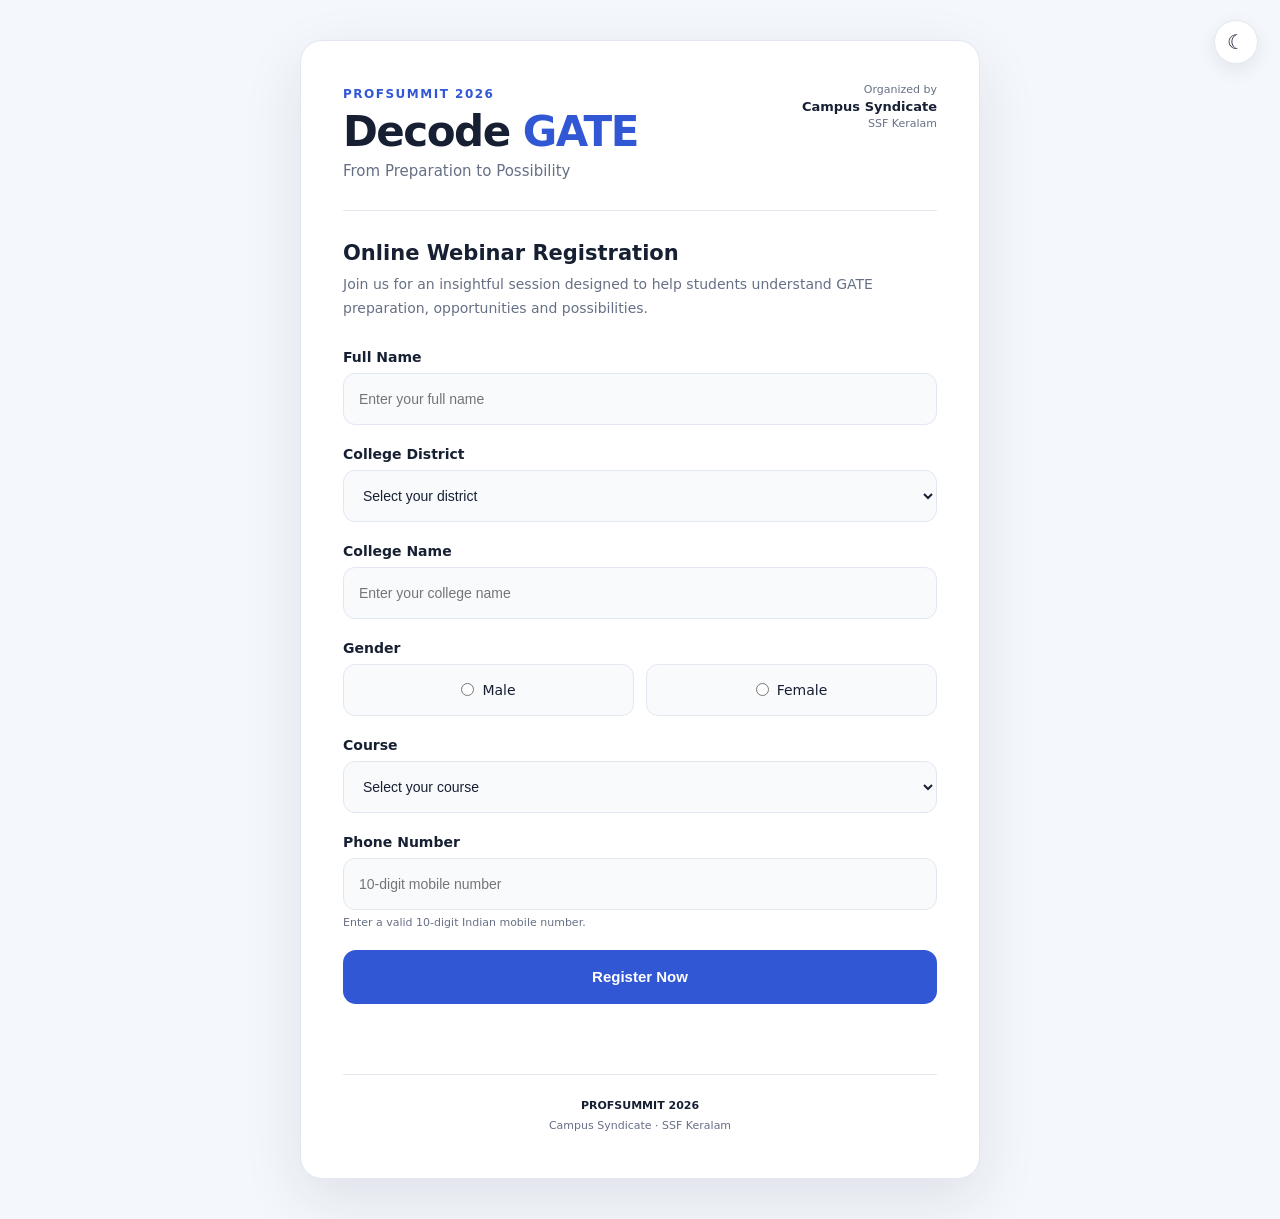
==== index.html @ 1c891bed "first commit" ====
<!DOCTYPE html>
<html lang="en">
<head>
    <meta charset="UTF-8">

    <meta name="viewport"
          content="width=device-width, initial-scale=1.0">

    <meta name="description"
          content="Decode GATE – From Preparation to Possibility. Online webinar as part of PROFSUMMIT 2026 by Campus Syndicate SSF Keralam.">

    <title>Decode GATE | PROFSUMMIT 2026</title>

    <link rel="stylesheet" href="style.css">
</head>

<body>

    <!-- Theme Toggle -->
    <button id="themeToggle"
            class="theme-toggle"
            aria-label="Toggle theme">
        ☾
    </button>

    <main class="page">

        <section class="card">

            <!-- Header -->
            <div class="header">

                <div class="brand">
                    <span class="brand-small">
                        PROFSUMMIT 2026
                    </span>

                    <h1>
                        Decode <span>GATE</span>
                    </h1>

                    <p class="tagline">
                        From Preparation to Possibility
                    </p>
                </div>

                <div class="organizer">
                    <span>Organized by</span>
                    <strong>Campus Syndicate</strong>
                    <small>SSF Keralam</small>
                </div>

            </div>

            <div class="divider"></div>

            <!-- Intro -->
            <div class="intro">

                <h2>Online Webinar Registration</h2>

                <p>
                    Join us for an insightful session designed to help
                    students understand GATE preparation, opportunities
                    and possibilities.
                </p>

            </div>

            <!-- Registration Form -->
            <form id="registrationForm">

                <!-- Full Name -->
                <div class="form-group">

                    <label for="fullName">
                        Full Name
                    </label>

                    <input
                        type="text"
                        id="fullName"
                        name="fullName"
                        placeholder="Enter your full name"
                        required
                        autocomplete="name"
                    >

                </div>


                <!-- District -->
                <div class="form-group">

                    <label for="district">
                        College District
                    </label>

                    <select
                        id="district"
                        name="district"
                        required
                    >

                        <option value="">
                            Select your district
                        </option>

                        <option>Alappuzha</option>
                        <option>Ernakulam</option>
                        <option>Idukki</option>
                        <option>Kannur</option>
                        <option>Kasaragod</option>
                        <option>Kollam</option>
                        <option>Kottayam</option>
                        <option>Kozhikode</option>
                        <option>Malappuram</option>
                        <option>Palakkad</option>
                        <option>Pathanamthitta</option>
                        <option>Thiruvananthapuram</option>
                        <option>Thrissur</option>
                        <option>Wayanad</option>

                    </select>

                </div>


                <!-- College -->
                <div class="form-group">

                    <label for="collegeName">
                        College Name
                    </label>

                    <input
                        type="text"
                        id="collegeName"
                        name="collegeName"
                        placeholder="Enter your college name"
                        required
                        autocomplete="organization"
                    >

                </div>


                <!-- Gender -->
                <div class="form-group">

                    <label>
                        Gender
                    </label>

                    <div class="radio-container">

                        <label class="radio-option">

                            <input
                                type="radio"
                                name="gender"
                                value="Male"
                                required
                            >

                            <span>Male</span>

                        </label>


                        <label class="radio-option">

                            <input
                                type="radio"
                                name="gender"
                                value="Female"
                            >

                            <span>Female</span>

                        </label>

                    </div>

                </div>


                <!-- Course -->
                <div class="form-group">

                    <label for="course">
                        Course
                    </label>

                    <select
                        id="course"
                        name="course"
                        required
                    >

                        <option value="">
                            Select your course
                        </option>

                        <option>B.Tech</option>
                        <option>B.Sc</option>
                        <option>B.Arch</option>

                    </select>

                </div>


                <!-- Phone -->
                <div class="form-group">

                    <label for="phone">
                        Phone Number
                    </label>

                    <input
                        type="tel"
                        id="phone"
                        name="phone"
                        placeholder="10-digit mobile number"
                        inputmode="numeric"
                        maxlength="10"
                        pattern="[6-9][0-9]{9}"
                        required
                    >

                    <small class="hint">
                        Enter a valid 10-digit Indian mobile number.
                    </small>

                </div>


                <!-- Submit -->
                <button
                    type="submit"
                    id="submitButton"
                    class="submit-button"
                >

                    <span id="buttonText">
                        Register Now
                    </span>

                    <span id="loader"
                          class="loader hidden">
                    </span>

                </button>

                <p id="statusMessage"
                   class="status-message">
                </p>

            </form>

            <!-- Footer -->
            <footer>

                <p>
                    PROFSUMMIT 2026
                </p>

                <span>
                    Campus Syndicate · SSF Keralam
                </span>

            </footer>

        </section>

    </main>

    <script src="script.js"></script>

</body>
</html>
---- style.css ----
/* ================================
   ROOT VARIABLES
================================ */

:root {

    --bg: #f4f7fb;
    --card: #ffffff;

    --text: #172033;
    --muted: #667085;

    --primary: #3157d5;
    --primary-dark: #2443ad;

    --border: #e2e7f0;

    --input-bg: #f9fafc;

    --shadow:
        0 20px 60px rgba(31, 42, 68, 0.10);

    --radius: 22px;
}


/* ================================
   DARK THEME
================================ */

body.dark {

    --bg: #0d1320;
    --card: #151d2d;

    --text: #f1f5ff;
    --muted: #a9b4c8;

    --primary: #6d8cff;
    --primary-dark: #5574e8;

    --border: #29344a;

    --input-bg: #101827;

    --shadow:
        0 20px 60px rgba(0, 0, 0, 0.35);
}


/* ================================
   RESET
================================ */

* {
    box-sizing: border-box;
    margin: 0;
    padding: 0;
}


body {

    font-family:
        Inter,
        system-ui,
        -apple-system,
        BlinkMacSystemFont,
        "Segoe UI",
        sans-serif;

    background: var(--bg);

    color: var(--text);

    min-height: 100vh;

    transition:
        background 0.3s ease,
        color 0.3s ease;
}


/* ================================
   PAGE
================================ */

.page {

    min-height: 100vh;

    display: flex;

    align-items: center;

    justify-content: center;

    padding: 40px 18px;
}


/* ================================
   THEME BUTTON
================================ */

.theme-toggle {

    position: fixed;

    top: 20px;
    right: 22px;

    width: 44px;
    height: 44px;

    border-radius: 50%;

    border: 1px solid var(--border);

    background: var(--card);

    color: var(--text);

    font-size: 20px;

    cursor: pointer;

    box-shadow: 0 6px 20px rgba(0,0,0,0.08);

    z-index: 10;

    transition: 0.2s;
}


.theme-toggle:hover {

    transform: translateY(-2px);

}


/* ================================
   CARD
================================ */

.card {

    width: 100%;

    max-width: 680px;

    background: var(--card);

    border: 1px solid var(--border);

    border-radius: var(--radius);

    box-shadow: var(--shadow);

    padding: 42px;

    transition:
        background 0.3s ease,
        border 0.3s ease;
}


/* ================================
   HEADER
================================ */

.header {

    display: flex;

    justify-content: space-between;

    gap: 20px;

    align-items: flex-start;
}


.brand-small {

    display: inline-block;

    font-size: 12px;

    font-weight: 700;

    letter-spacing: 1.5px;

    color: var(--primary);

    margin-bottom: 8px;
}


h1 {

    font-size: 42px;

    line-height: 1.1;

    letter-spacing: -1.5px;
}


h1 span {

    color: var(--primary);
}


.tagline {

    margin-top: 7px;

    color: var(--muted);

    font-size: 15px;

    font-weight: 500;
}


.organizer {

    text-align: right;

    display: flex;

    flex-direction: column;

    gap: 3px;

    color: var(--muted);

    font-size: 11px;
}


.organizer strong {

    color: var(--text);

    font-size: 13px;
}


.organizer small {

    font-size: 11px;
}


/* ================================
   DIVIDER
================================ */

.divider {

    height: 1px;

    background: var(--border);

    margin: 30px 0;
}


/* ================================
   INTRO
================================ */

.intro {

    margin-bottom: 28px;
}


.intro h2 {

    font-size: 21px;

    margin-bottom: 8px;
}


.intro p {

    color: var(--muted);

    font-size: 14px;

    line-height: 1.7;
}


/* ================================
   FORM
================================ */

.form-group {

    margin-bottom: 21px;
}


.form-group > label {

    display: block;

    margin-bottom: 8px;

    font-size: 14px;

    font-weight: 600;
}


input,
select {

    width: 100%;

    height: 52px;

    border-radius: 12px;

    border: 1px solid var(--border);

    background: var(--input-bg);

    color: var(--text);

    padding: 0 15px;

    font-size: 14px;

    outline: none;

    transition:
        border 0.2s,
        box-shadow 0.2s;
}


input:focus,
select:focus {

    border-color: var(--primary);

    box-shadow:
        0 0 0 3px rgba(49, 87, 213, 0.12);
}


select {

    cursor: pointer;
}


/* ================================
   RADIO BUTTONS
================================ */

.radio-container {

    display: flex;

    gap: 12px;
}


.radio-option {

    flex: 1;

    height: 52px;

    border: 1px solid var(--border);

    background: var(--input-bg);

    border-radius: 12px;

    display: flex;

    align-items: center;

    justify-content: center;

    gap: 8px;

    cursor: pointer;

    font-size: 14px;

    transition: 0.2s;
}


.radio-option:hover {

    border-color: var(--primary);
}


.radio-option input {

    width: auto;

    height: auto;

    accent-color: var(--primary);
}


.hint {

    display: block;

    margin-top: 6px;

    color: var(--muted);

    font-size: 11px;
}


/* ================================
   BUTTON
================================ */

.submit-button {

    width: 100%;

    height: 54px;

    border: none;

    border-radius: 13px;

    background: var(--primary);

    color: white;

    font-size: 15px;

    font-weight: 700;

    cursor: pointer;

    transition:
        background 0.2s,
        transform 0.2s;

    display: flex;

    justify-content: center;

    align-items: center;

    gap: 10px;
}


.submit-button:hover {

    background: var(--primary-dark);

    transform: translateY(-1px);
}


.submit-button:disabled {

    opacity: 0.65;

    cursor: not-allowed;

    transform: none;
}


/* ================================
   LOADER
================================ */

.loader {

    width: 18px;

    height: 18px;

    border: 2px solid rgba(255,255,255,0.4);

    border-top-color: white;

    border-radius: 50%;

    animation: spin 0.7s linear infinite;
}


.hidden {

    display: none;
}


@keyframes spin {

    to {
        transform: rotate(360deg);
    }
}


/* ================================
   STATUS
================================ */

.status-message {

    text-align: center;

    margin-top: 15px;

    font-size: 13px;

    min-height: 20px;
}


.status-message.error {

    color: #e5484d;
}


/* ================================
   FOOTER
================================ */

footer {

    margin-top: 35px;

    padding-top: 22px;

    border-top: 1px solid var(--border);

    text-align: center;

    color: var(--muted);

    font-size: 11px;

    line-height: 1.7;
}


footer p {

    color: var(--text);

    font-weight: 700;

    margin-bottom: 2px;
}


/* ================================
   MOBILE
================================ */

@media (max-width: 600px) {

    .page {

        padding: 25px 12px;
    }

    .card {

        padding: 28px 20px;

        border-radius: 18px;
    }

    .header {

        flex-direction: column;

        gap: 15px;
    }

    .organizer {

        text-align: left;
    }

    h1 {

        font-size: 36px;
    }

    .divider {

        margin: 24px 0;
    }

    .radio-container {

        gap: 8px;
    }

    .theme-toggle {

        top: 14px;

        right: 14px;
    }
}
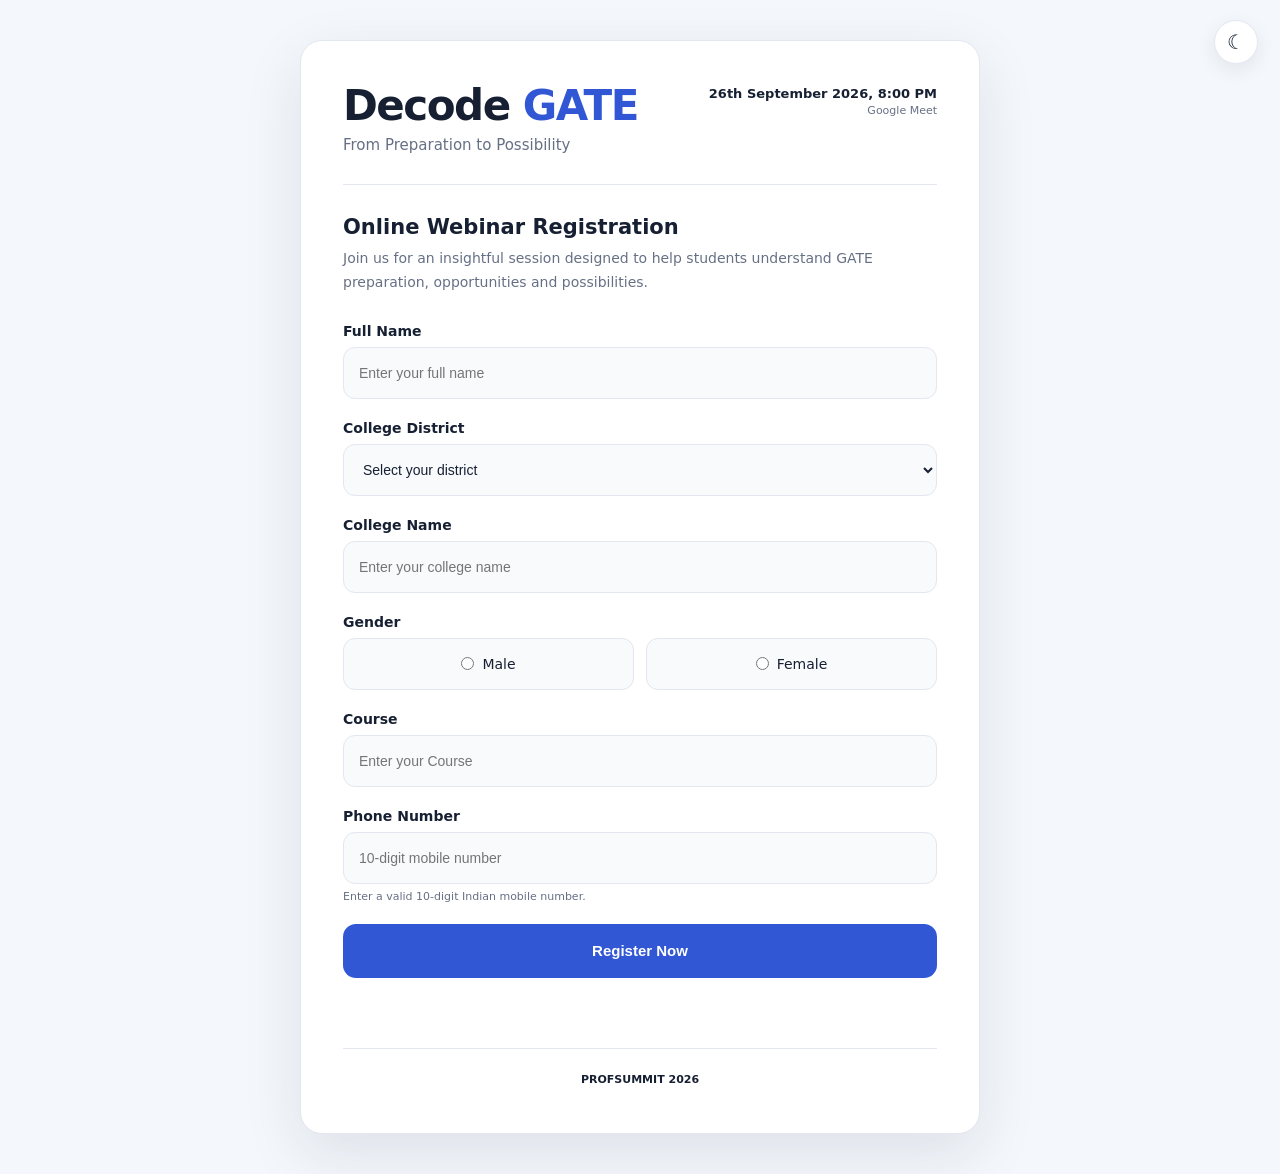
==== commit 8c6731bc: "Updates Done" ====
--- a/index.html
+++ b/index.html
@@ -9,7 +9,7 @@
     <meta name="description"
           content="Decode GATE – From Preparation to Possibility. Online webinar as part of PROFSUMMIT 2026 by Campus Syndicate SSF Keralam.">
 
-    <title>Decode GATE | PROFSUMMIT 2026</title>
+    <title>Decode GATE</title>
 
     <link rel="stylesheet" href="style.css">
 </head>
@@ -31,9 +31,6 @@
             <div class="header">
 
                 <div class="brand">
-                    <span class="brand-small">
-                        PROFSUMMIT 2026
-                    </span>
 
                     <h1>
                         Decode <span>GATE</span>
@@ -45,10 +42,11 @@
                 </div>
 
                 <div class="organizer">
-                    <span>Organized by</span>
-                    <strong>Campus Syndicate</strong>
-                    <small>SSF Keralam</small>
-                </div>
+                    <span></span>
+                    <strong>26th September 2026, 8:00 PM</strong>
+                    <small>Google Meet</small>
+                </div>
+
 
             </div>
 
@@ -120,6 +118,7 @@
                         <option>Thiruvananthapuram</option>
                         <option>Thrissur</option>
                         <option>Wayanad</option>
+                        <option>Other</option>
 
                     </select>
 
@@ -192,21 +191,14 @@
                         Course
                     </label>
 
-                    <select
+                    <input
+                        type="text"
                         id="course"
                         name="course"
-                        required
-                    >
-
-                        <option value="">
-                            Select your course
-                        </option>
-
-                        <option>B.Tech</option>
-                        <option>B.Sc</option>
-                        <option>B.Arch</option>
-
-                    </select>
+                        placeholder="Enter your Course"
+                        required
+                        autocomplete="organization"
+                    >
 
                 </div>
 
@@ -266,10 +258,6 @@
                     PROFSUMMIT 2026
                 </p>
 
-                <span>
-                    Campus Syndicate · SSF Keralam
-                </span>
-
             </footer>
 
         </section>
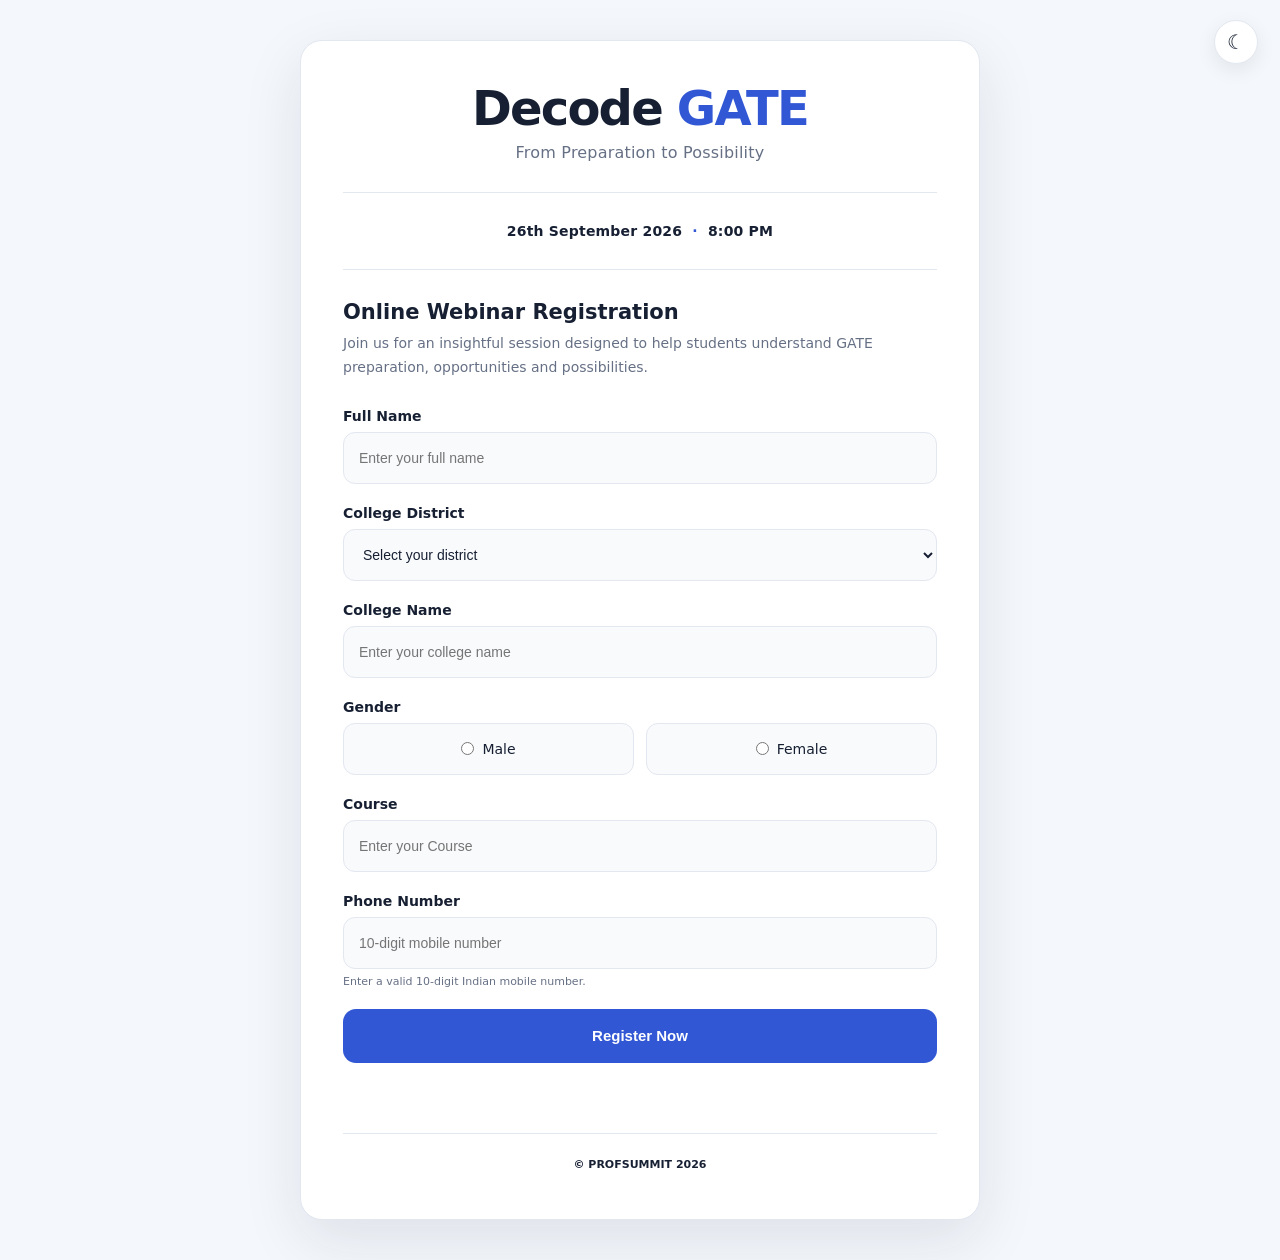
==== commit 6175f8a8: "UI Update" ====
--- a/index.html
+++ b/index.html
@@ -41,13 +41,17 @@
                     </p>
                 </div>
 
-                <div class="organizer">
-                    <span></span>
-                    <strong>26th September 2026, 8:00 PM</strong>
-                    <small>Google Meet</small>
-                </div>
-
-
+                
+
+
+            </div>
+
+            <div class="divider"></div>
+
+            <div class="event-date">
+                    26th September 2026
+                    <span>·</span>
+                    8:00 PM
             </div>
 
             <div class="divider"></div>
@@ -197,7 +201,7 @@
                         name="course"
                         placeholder="Enter your Course"
                         required
-                        autocomplete="organization"
+                        autocomplete="off"
                     >
 
                 </div>
@@ -255,7 +259,7 @@
             <footer>
 
                 <p>
-                    PROFSUMMIT 2026
+                    © PROFSUMMIT 2026
                 </p>
 
             </footer>
--- a/style.css
+++ b/style.css
@@ -171,88 +171,62 @@
 ================================ */
 
 .header {
-
     display: flex;
-
-    justify-content: space-between;
-
-    gap: 20px;
-
-    align-items: flex-start;
-}
-
-
-.brand-small {
-
-    display: inline-block;
-
-    font-size: 12px;
+    justify-content: center;
+    text-align: center;
+}
+
+
+.brand {
+    width: 100%;
+}
+
+
+h1 {
+    font-size: 48px;
+    line-height: 1.05;
+    letter-spacing: -1.8px;
+    font-weight: 900;
+}
+
+
+h1 span {
+    color: var(--primary);
+}
+
+
+.tagline {
+    margin-top: 10px;
+
+    color: var(--muted);
+
+    font-size: 16px;
+
+    font-weight: 500;
+
+    letter-spacing: 0.2px;
+}
+
+
+.event-date {
+    margin-top: 17px;
+
+    color: var(--text);
+
+    font-size: 14px;
 
     font-weight: 700;
 
-    letter-spacing: 1.5px;
-
+    letter-spacing: 0.2px;
+
+    text-align: center;
+}
+
+
+.event-date span {
     color: var(--primary);
 
-    margin-bottom: 8px;
-}
-
-
-h1 {
-
-    font-size: 42px;
-
-    line-height: 1.1;
-
-    letter-spacing: -1.5px;
-}
-
-
-h1 span {
-
-    color: var(--primary);
-}
-
-
-.tagline {
-
-    margin-top: 7px;
-
-    color: var(--muted);
-
-    font-size: 15px;
-
-    font-weight: 500;
-}
-
-
-.organizer {
-
-    text-align: right;
-
-    display: flex;
-
-    flex-direction: column;
-
-    gap: 3px;
-
-    color: var(--muted);
-
-    font-size: 11px;
-}
-
-
-.organizer strong {
-
-    color: var(--text);
-
-    font-size: 13px;
-}
-
-
-.organizer small {
-
-    font-size: 11px;
+    margin: 0 5px;
 }
 
 
@@ -582,48 +556,41 @@
 @media (max-width: 600px) {
 
     .page {
-
         padding: 25px 12px;
     }
 
     .card {
-
         padding: 28px 20px;
-
         border-radius: 18px;
     }
 
     .header {
-
-        flex-direction: column;
-
-        gap: 15px;
-    }
-
-    .organizer {
-
-        text-align: left;
+        text-align: center;
     }
 
     h1 {
-
-        font-size: 36px;
+        font-size: 40px;
+        letter-spacing: -1.5px;
+    }
+
+    .tagline {
+        font-size: 14px;
+    }
+
+    .event-date {
+        font-size: 13px;
     }
 
     .divider {
-
         margin: 24px 0;
     }
 
     .radio-container {
-
         gap: 8px;
     }
 
     .theme-toggle {
-
         top: 14px;
-
         right: 14px;
     }
 }
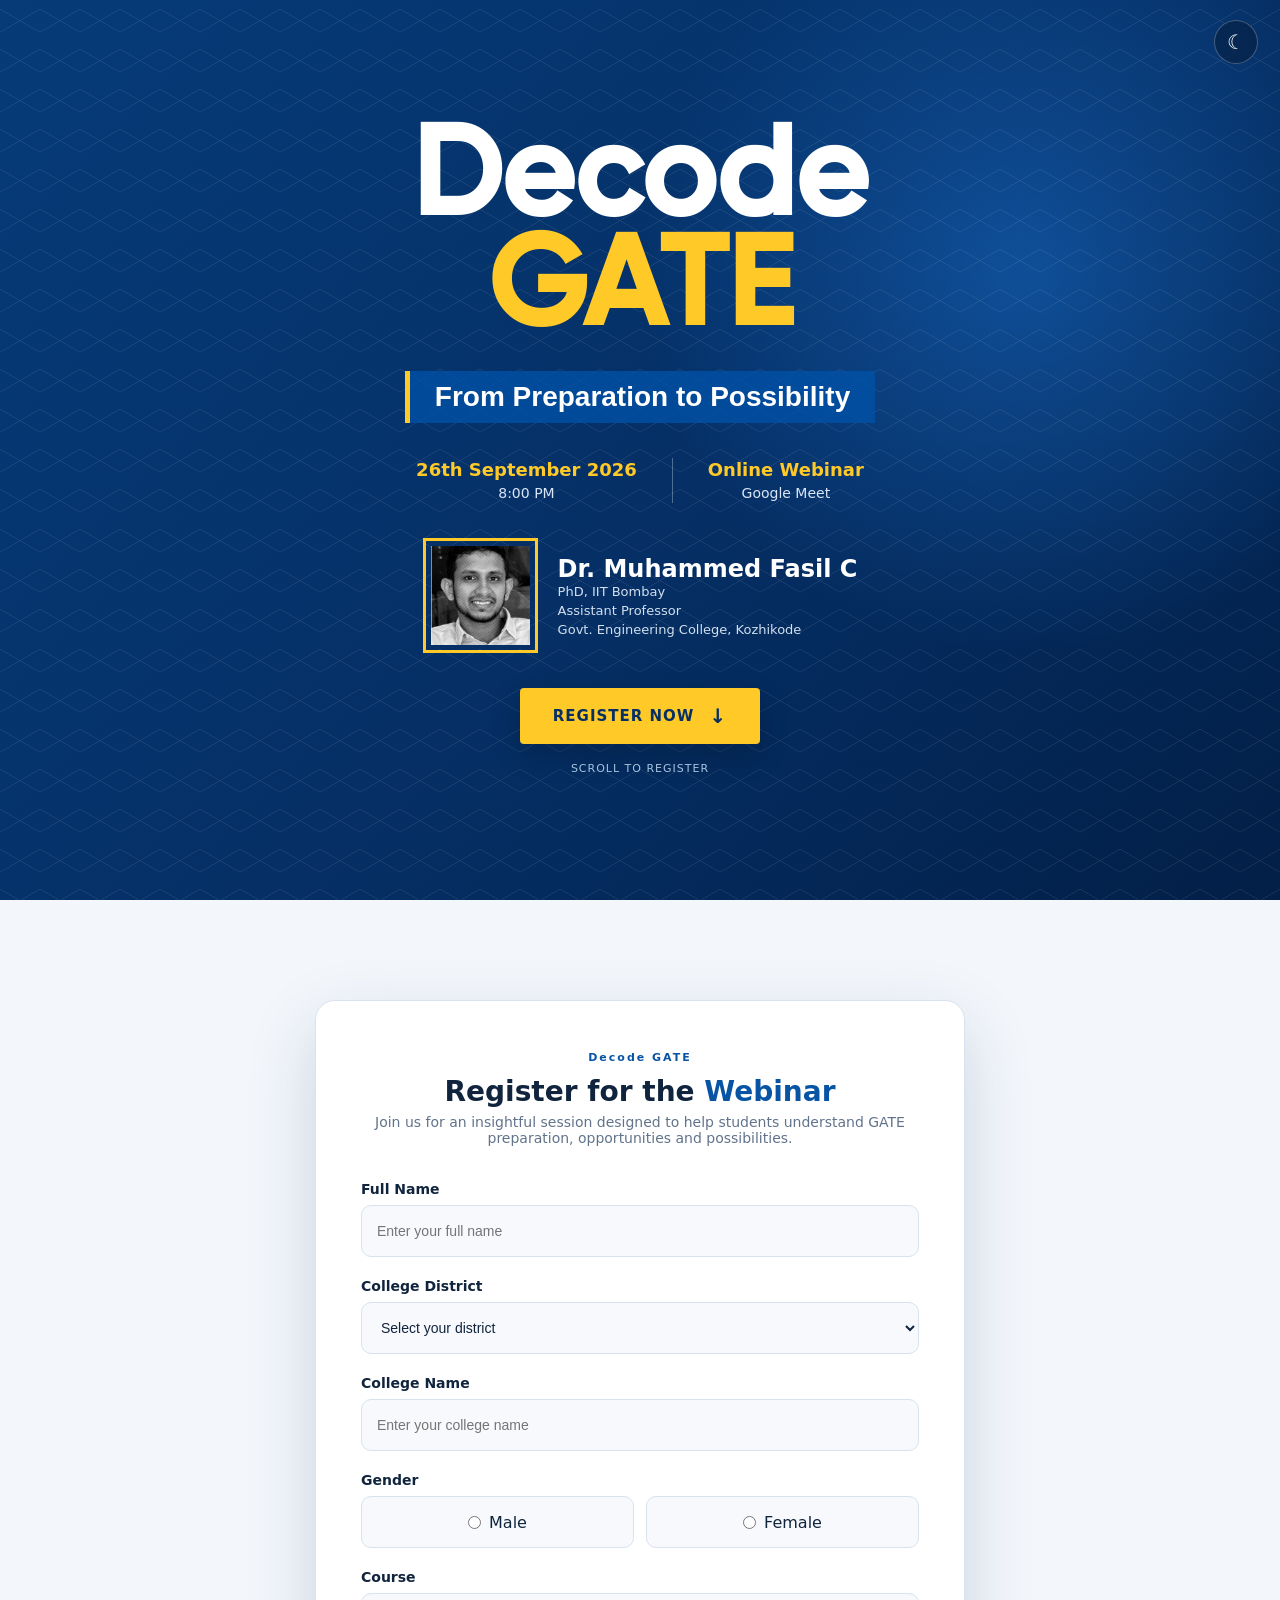
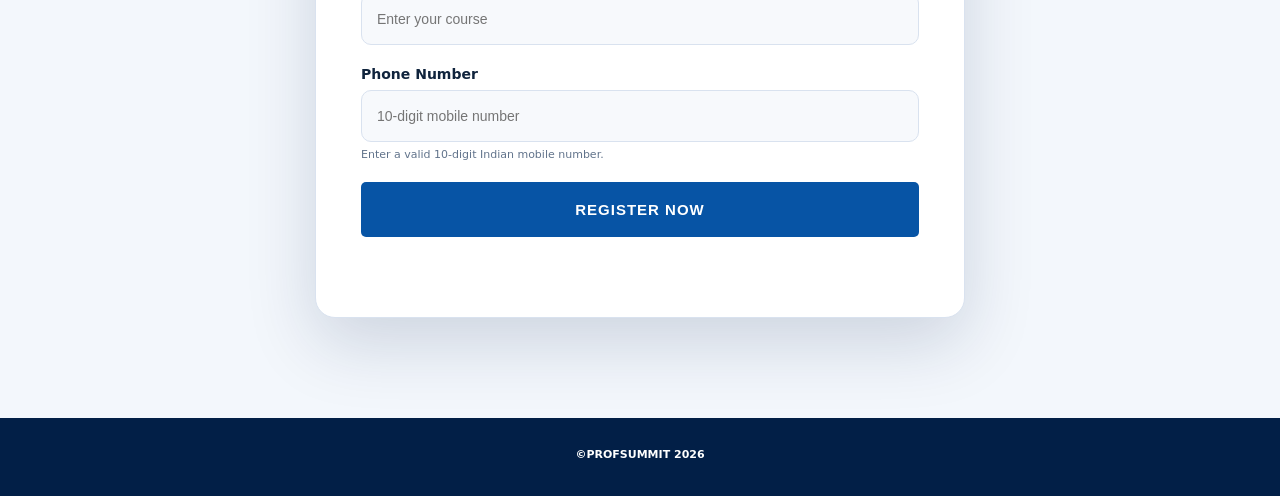
==== commit 447e1555: "UI Update" ====
--- a/index.html
+++ b/index.html
@@ -1,78 +1,203 @@
 <!DOCTYPE html>
 <html lang="en">
+
 <head>
+
     <meta charset="UTF-8">
 
     <meta name="viewport"
           content="width=device-width, initial-scale=1.0">
 
     <meta name="description"
-          content="Decode GATE – From Preparation to Possibility. Online webinar as part of PROFSUMMIT 2026 by Campus Syndicate SSF Keralam.">
+          content="Decode GATE – From Preparation to Possibility.">
 
     <title>Decode GATE</title>
 
     <link rel="stylesheet" href="style.css">
+
 </head>
 
+
 <body>
 
-    <!-- Theme Toggle -->
-    <button id="themeToggle"
-            class="theme-toggle"
-            aria-label="Toggle theme">
+    <!-- =========================
+         THEME TOGGLE
+    ========================== -->
+
+    <button
+        id="themeToggle"
+        class="theme-toggle"
+        aria-label="Toggle theme">
+
         ☾
+
     </button>
 
-    <main class="page">
-
-        <section class="card">
-
-            <!-- Header -->
-            <div class="header">
-
-                <div class="brand">
-
-                    <h1>
-                        Decode <span>GATE</span>
-                    </h1>
-
-                    <p class="tagline">
-                        From Preparation to Possibility
+
+    <!-- =========================
+         HERO SECTION
+    ========================== -->
+
+    <section class="hero">
+
+        <div class="hero-pattern"></div>
+
+        <div class="hero-content">
+
+
+
+            <!-- Main title -->
+
+            <h1>
+                Decode
+                <span>GATE</span>
+            </h1>
+
+
+            <!-- Tagline -->
+
+            <p class="hero-tagline">
+                From Preparation to Possibility
+            </p>
+
+            <!-- Date -->
+
+            <div class="event-info">
+
+                <div class="info-item">
+
+                    <strong>
+                        26th September 2026
+                    </strong>
+
+                    <span>
+                        8:00 PM
+                    </span>
+
+                </div>
+
+
+                <div class="info-divider"></div>
+
+
+                <div class="info-item">
+
+                    <strong>
+                        Online Webinar
+                    </strong>
+
+                    <span>
+                        Google Meet
+                    </span>
+
+                </div>
+
+            </div>
+
+
+            <!-- Speaker -->
+
+            <div class="speaker">
+
+                <div class="speaker-photo">
+
+                    <img
+                        src="images/speaker.jpeg"
+                        alt="Dr. Muhammed Fasil C">
+
+                </div>
+
+
+                <div class="speaker-details">
+
+
+                    <h2>
+                        Dr. Muhammed Fasil C
+                    </h2>
+
+                    <p>
+                        PhD, IIT Bombay
                     </p>
-                </div>
-
-                
-
+
+                    <p>
+                        Assistant Professor
+                    </p>
+
+                    <p>
+                        Govt. Engineering College,
+                        Kozhikode
+                    </p>
+
+                </div>
 
             </div>
 
-            <div class="divider"></div>
-
-            <div class="event-date">
-                    26th September 2026
-                    <span>·</span>
-                    8:00 PM
+
+            <!-- CTA -->
+
+            <a
+                href="#registration"
+                class="hero-button">
+
+                REGISTER NOW
+
+                <span>
+                    ↓
+                </span>
+
+            </a>
+
+
+            <p class="scroll-text">
+                Scroll to register
+            </p>
+
+        </div>
+
+    </section>
+
+
+
+    <!-- =========================
+         REGISTRATION SECTION
+    ========================== -->
+
+    <section
+        id="registration"
+        class="registration-section">
+
+
+        <div class="registration-container">
+
+
+            <!-- Form heading -->
+
+            <div class="registration-heading">
+
+                <span>
+                    Decode GATE
+                </span>
+
+                <h2>
+                    Register for the
+                    <strong>Webinar</strong>
+                </h2>
+
+                <p>
+                    Join us for an insightful session designed to help students understand GATE preparation, opportunities and possibilities.
+                </p>
+
             </div>
 
-            <div class="divider"></div>
-
-            <!-- Intro -->
-            <div class="intro">
-
-                <h2>Online Webinar Registration</h2>
-
-                <p>
-                    Join us for an insightful session designed to help
-                    students understand GATE preparation, opportunities
-                    and possibilities.
-                </p>
-
-            </div>
-
-            <!-- Registration Form -->
+
+
+            <!-- FORM -->
+
             <form id="registrationForm">
 
+
                 <!-- Full Name -->
+
                 <div class="form-group">
 
                     <label for="fullName">
@@ -84,14 +209,13 @@
                         id="fullName"
                         name="fullName"
                         placeholder="Enter your full name"
-                        required
-                        autocomplete="name"
-                    >
+                        required>
 
                 </div>
 
 
                 <!-- District -->
+
                 <div class="form-group">
 
                     <label for="district">
@@ -101,8 +225,7 @@
                     <select
                         id="district"
                         name="district"
-                        required
-                    >
+                        required>
 
                         <option value="">
                             Select your district
@@ -122,7 +245,7 @@
                         <option>Thiruvananthapuram</option>
                         <option>Thrissur</option>
                         <option>Wayanad</option>
-                        <option>Other</option>
+						<option>Other</option>
 
                     </select>
 
@@ -130,6 +253,7 @@
 
 
                 <!-- College -->
+
                 <div class="form-group">
 
                     <label for="collegeName">
@@ -141,19 +265,19 @@
                         id="collegeName"
                         name="collegeName"
                         placeholder="Enter your college name"
-                        required
-                        autocomplete="organization"
-                    >
+                        required>
 
                 </div>
 
 
                 <!-- Gender -->
+
                 <div class="form-group">
 
                     <label>
                         Gender
                     </label>
+
 
                     <div class="radio-container">
 
@@ -163,10 +287,11 @@
                                 type="radio"
                                 name="gender"
                                 value="Male"
-                                required
-                            >
-
-                            <span>Male</span>
+                                required>
+
+                            <span>
+                                Male
+                            </span>
 
                         </label>
 
@@ -176,10 +301,11 @@
                             <input
                                 type="radio"
                                 name="gender"
-                                value="Female"
-                            >
-
-                            <span>Female</span>
+                                value="Female">
+
+                            <span>
+                                Female
+                            </span>
 
                         </label>
 
@@ -189,6 +315,7 @@
 
 
                 <!-- Course -->
+
                 <div class="form-group">
 
                     <label for="course">
@@ -199,15 +326,14 @@
                         type="text"
                         id="course"
                         name="course"
-                        placeholder="Enter your Course"
-                        required
-                        autocomplete="off"
-                    >
+                        placeholder="Enter your course"
+                        required>
 
                 </div>
 
 
                 <!-- Phone -->
+
                 <div class="form-group">
 
                     <label for="phone">
@@ -222,10 +348,9 @@
                         inputmode="numeric"
                         maxlength="10"
                         pattern="[6-9][0-9]{9}"
-                        required
-                    >
-
-                    <small class="hint">
+                        required>
+
+                    <small>
                         Enter a valid 10-digit Indian mobile number.
                     </small>
 
@@ -233,42 +358,52 @@
 
 
                 <!-- Submit -->
+
                 <button
                     type="submit"
                     id="submitButton"
-                    class="submit-button"
-                >
+                    class="submit-button">
 
                     <span id="buttonText">
-                        Register Now
+                        REGISTER NOW
                     </span>
 
-                    <span id="loader"
-                          class="loader hidden">
+                    <span
+                        id="loader"
+                        class="loader hidden">
                     </span>
 
                 </button>
 
-                <p id="statusMessage"
-                   class="status-message">
+
+                <p
+                    id="statusMessage"
+                    class="status-message">
                 </p>
 
             </form>
 
-            <!-- Footer -->
-            <footer>
-
-                <p>
-                    © PROFSUMMIT 2026
-                </p>
-
-            </footer>
-
-        </section>
-
-    </main>
+        </div>
+
+    </section>
+
+
+
+    <!-- =========================
+         FOOTER
+    ========================== -->
+
+    <footer>
+
+        <strong>
+            ©PROFSUMMIT 2026
+        </strong>
+
+    </footer>
+
 
     <script src="script.js"></script>
 
 </body>
+
 </html>
--- a/style.css
+++ b/style.css
@@ -1,61 +1,80 @@
-/* ================================
-   ROOT VARIABLES
-================================ */
+@font-face {
+	font-family: 'Header';
+	src: url('fonts/Gilroy-SemiBold.ttf')format('truetype');
+}
+@font-face {
+	font-family: 'Tagline';
+	src: url('fonts/fractul-semibold.ttf')format('truetype');
+}
+
+/* =========================================
+   THEME VARIABLES
+========================================= */
 
 :root {
 
-    --bg: #f4f7fb;
+    --blue: #0754a5;
+    --blue-dark: #032f68;
+    --blue-deep: #021f47;
+
+    --yellow: #ffc928;
+    --yellow-light: #ffd94f;
+
+    --white: #ffffff;
+
+    --bg: #f3f7fc;
     --card: #ffffff;
 
-    --text: #172033;
-    --muted: #667085;
-
-    --primary: #3157d5;
-    --primary-dark: #2443ad;
-
-    --border: #e2e7f0;
-
-    --input-bg: #f9fafc;
+    --text: #10243d;
+    --muted: #61738b;
+
+    --border: #d9e2ef;
+
+    --input: #f7f9fc;
 
     --shadow:
-        0 20px 60px rgba(31, 42, 68, 0.10);
-
-    --radius: 22px;
-}
-
-
-/* ================================
+        0 25px 70px rgba(0, 34, 75, 0.16);
+}
+
+
+/* =========================================
    DARK THEME
-================================ */
+========================================= */
 
 body.dark {
 
-    --bg: #0d1320;
-    --card: #151d2d;
-
-    --text: #f1f5ff;
-    --muted: #a9b4c8;
-
-    --primary: #6d8cff;
-    --primary-dark: #5574e8;
-
-    --border: #29344a;
-
-    --input-bg: #101827;
+    --bg: #06152b;
+    --card: #0b2342;
+
+    --text: #f3f7ff;
+    --muted: #aabbd0;
+
+    --border: #234467;
+
+    --input: #071a31;
 
     --shadow:
-        0 20px 60px rgba(0, 0, 0, 0.35);
-}
-
-
-/* ================================
+        0 25px 70px rgba(0, 0, 0, 0.35);
+}
+
+
+/* =========================================
    RESET
-================================ */
+========================================= */
 
 * {
+
     box-sizing: border-box;
+
     margin: 0;
+
     padding: 0;
+}
+
+
+html {
+
+    scroll-behavior: smooth;
 }
 
 
@@ -73,224 +92,511 @@
 
     color: var(--text);
 
-    min-height: 100vh;
-
     transition:
         background 0.3s ease,
         color 0.3s ease;
 }
 
 
-/* ================================
-   PAGE
-================================ */
-
-.page {
+/* =========================================
+   THEME TOGGLE
+========================================= */
+
+.theme-toggle {
+
+    position: fixed;
+
+    top: 20px;
+
+    right: 22px;
+
+    width: 44px;
+
+    height: 44px;
+
+    border-radius: 50%;
+
+    border: 1px solid rgba(255,255,255,0.25);
+
+    background: rgba(0,0,0,0.25);
+
+    backdrop-filter: blur(10px);
+
+    color: white;
+
+    font-size: 20px;
+
+    cursor: pointer;
+
+    z-index: 100;
+
+}
+
+
+/* =========================================
+   HERO
+========================================= */
+
+.hero {
+
+    position: relative;
 
     min-height: 100vh;
 
+    overflow: hidden;
+
+    background:
+
+        radial-gradient(
+            circle at 80% 30%,
+            rgba(26, 112, 205, 0.5),
+            transparent 32%
+        ),
+
+        linear-gradient(
+            135deg,
+            #063b78,
+            #052f65 55%,
+            #021f47
+        );
+
+    color: white;
+
     display: flex;
 
+    justify-content: center;
+
     align-items: center;
 
+    text-align: center;
+
+    padding: 80px 20px;
+}
+
+
+/* subtle technical pattern */
+
+.hero-pattern {
+
+    position: absolute;
+
+    inset: 0;
+
+    opacity: 0.12;
+
+    background-image:
+
+        linear-gradient(
+            30deg,
+            transparent 48%,
+            white 49%,
+            transparent 50%
+        ),
+
+        linear-gradient(
+            -30deg,
+            transparent 48%,
+            white 49%,
+            transparent 50%
+        );
+
+    background-size: 40px 40px;
+
+    pointer-events: none;
+}
+
+
+.hero-content {
+
+    position: relative;
+
+    z-index: 2;
+
+    width: 100%;
+
+    max-width: 900px;
+}
+
+
+/* =========================================
+   EVENT LABEL
+========================================= */
+
+.event-label {
+
+    display: inline-block;
+
+    padding: 7px 18px;
+
+    border: 1px solid
+        rgba(255,255,255,0.35);
+
+    border-radius: 30px;
+
+    font-size: 12px;
+
+    font-weight: 800;
+
+    letter-spacing: 2px;
+
+    margin-bottom: 25px;
+
+    color: var(--yellow);
+}
+
+
+/* =========================================
+   TITLE
+========================================= */
+
+.hero h1 {
+
+    font-size: clamp(
+        64px,
+        10vw,
+        125px
+    );
+	
+	font-family: 'Header', sans-serif;
+
+    line-height: 0.88;
+
+    letter-spacing: 0px;
+
+    font-weight: 950;
+
+}
+
+
+.hero h1 span {
+
+    color: var(--yellow);
+
+    display: block;
+}
+
+
+/* =========================================
+   TAGLINE
+========================================= */
+
+.hero-tagline {
+
+    display: inline-block;
+
+    margin-top: 25px;
+
+    padding: 10px 25px;
+
+    background:
+        rgba(0, 82, 170, 0.75);
+
+    border-left:
+        5px solid var(--yellow);
+		
+	font-family: 'Tagline', sans-serif;
+
+    font-size: clamp(
+        18px,
+        3vw,
+        28px
+    );
+
+    font-weight: 600;
+}	
+
+/* =========================================
+   EVENT INFORMATION
+========================================= */
+
+.event-info {
+
+    margin: 35px auto;
+
+    display: flex;
+
     justify-content: center;
 
-    padding: 40px 18px;
-}
-
-
-/* ================================
-   THEME BUTTON
-================================ */
-
-.theme-toggle {
-
-    position: fixed;
-
-    top: 20px;
-    right: 22px;
-
-    width: 44px;
-    height: 44px;
-
-    border-radius: 50%;
+    align-items: center;
+
+    gap: 35px;
+}
+
+
+.info-item {
+
+    display: flex;
+
+    flex-direction: column;
+
+    gap: 5px;
+}
+
+
+.info-item strong {
+
+    color: var(--yellow);
+
+    font-size: 18px;
+}
+
+
+.info-item span {
+
+    color: #d8e6f6;
+
+    font-size: 14px;
+
+    font-weight: 500;
+}
+
+
+.info-divider {
+
+    width: 1px;
+
+    height: 45px;
+
+    background:
+        rgba(255,255,255,0.3);
+}
+
+
+/* =========================================
+   SPEAKER
+========================================= */
+
+.speaker {
+
+    display: flex;
+
+    justify-content: center;
+
+    align-items: center;
+
+    gap: 20px;
+
+    margin: 35px auto;
+
+    text-align: left;
+
+    max-width: 560px;
+}
+
+
+.speaker-photo {
+
+    width: 115px;
+
+    height: 115px;
+
+    border: 3px solid var(--yellow);
+
+    padding: 5px;
+
+    flex-shrink: 0;
+}
+
+
+.speaker-photo img {
+
+    width: 100%;
+
+    height: 100%;
+
+    object-fit: cover;
+
+    filter: grayscale(100%);
+}
+
+
+.speaker-details h2 {
+
+    margin-top: 5px;
+
+    font-size: 24px;
+
+    font-weight: 750;
+}
+
+
+.speaker-details p {
+
+    font-size: 13px;
+
+    color: #d2dfed;
+
+    line-height: 1.45;
+}
+
+
+/* =========================================
+   HERO BUTTON
+========================================= */
+
+.hero-button {
+
+    display: inline-flex;
+
+    align-items: center;
+
+    justify-content: center;
+
+    gap: 15px;
+
+    min-width: 240px;
+
+    padding: 16px 28px;
+
+    background: var(--yellow);
+
+    color: #062f63;
+
+    text-decoration: none;
+
+    font-size: 15px;
+
+    font-weight: 900;
+
+    letter-spacing: 1px;
+
+    border-radius: 4px;
+
+    box-shadow:
+        0 10px 30px rgba(0,0,0,0.2);
+
+    transition: 0.25s;
+}
+
+
+.hero-button:hover {
+
+    transform: translateY(-3px);
+
+    background: var(--yellow-light);
+
+}
+
+
+.hero-button span {
+
+    font-size: 20px;
+}
+
+
+.scroll-text {
+
+    margin-top: 18px;
+
+    color: #a9c3df;
+
+    font-size: 11px;
+
+    letter-spacing: 1px;
+
+    text-transform: uppercase;
+}
+
+
+/* =========================================
+   REGISTRATION SECTION
+========================================= */
+
+.registration-section {
+
+    padding: 100px 20px;
+
+    background: var(--bg);
+}
+
+
+.registration-container {
+
+    max-width: 650px;
+
+    margin: auto;
+
+    background: var(--card);
 
     border: 1px solid var(--border);
 
-    background: var(--card);
+    border-radius: 20px;
+
+    padding: 45px;
+
+    box-shadow: var(--shadow);
+}
+
+
+/* =========================================
+   FORM HEADING
+========================================= */
+
+.registration-heading {
+
+    text-align: center;
+
+    margin-bottom: 35px;
+}
+
+
+.registration-heading > span {
+
+    color: var(--blue);
+
+    font-size: 11px;
+
+    font-weight: 900;
+
+    letter-spacing: 2px;
+}
+
+
+.registration-heading h2 {
+
+    margin-top: 10px;
+
+    font-size: 28px;
 
     color: var(--text);
-
-    font-size: 20px;
-
-    cursor: pointer;
-
-    box-shadow: 0 6px 20px rgba(0,0,0,0.08);
-
-    z-index: 10;
-
-    transition: 0.2s;
-}
-
-
-.theme-toggle:hover {
-
-    transform: translateY(-2px);
-
-}
-
-
-/* ================================
-   CARD
-================================ */
-
-.card {
-
-    width: 100%;
-
-    max-width: 680px;
-
-    background: var(--card);
-
-    border: 1px solid var(--border);
-
-    border-radius: var(--radius);
-
-    box-shadow: var(--shadow);
-
-    padding: 42px;
-
-    transition:
-        background 0.3s ease,
-        border 0.3s ease;
-}
-
-
-/* ================================
-   HEADER
-================================ */
-
-.header {
-    display: flex;
-    justify-content: center;
-    text-align: center;
-}
-
-
-.brand {
-    width: 100%;
-}
-
-
-h1 {
-    font-size: 48px;
-    line-height: 1.05;
-    letter-spacing: -1.8px;
-    font-weight: 900;
-}
-
-
-h1 span {
-    color: var(--primary);
-}
-
-
-.tagline {
-    margin-top: 10px;
+}
+
+
+.registration-heading h2 strong {
+
+    color: var(--blue);
+}
+
+
+.registration-heading p {
+
+    margin-top: 6px;
 
     color: var(--muted);
 
-    font-size: 16px;
-
-    font-weight: 500;
-
-    letter-spacing: 0.2px;
-}
-
-
-.event-date {
-    margin-top: 17px;
-
-    color: var(--text);
-
     font-size: 14px;
+}
+
+
+/* =========================================
+   FORM
+========================================= */
+
+.form-group {
+
+    margin-bottom: 21px;
+}
+
+
+.form-group > label {
+
+    display: block;
+
+    margin-bottom: 8px;
+
+    font-size: 14px;
 
     font-weight: 700;
-
-    letter-spacing: 0.2px;
-
-    text-align: center;
-}
-
-
-.event-date span {
-    color: var(--primary);
-
-    margin: 0 5px;
-}
-
-
-/* ================================
-   DIVIDER
-================================ */
-
-.divider {
-
-    height: 1px;
-
-    background: var(--border);
-
-    margin: 30px 0;
-}
-
-
-/* ================================
-   INTRO
-================================ */
-
-.intro {
-
-    margin-bottom: 28px;
-}
-
-
-.intro h2 {
-
-    font-size: 21px;
-
-    margin-bottom: 8px;
-}
-
-
-.intro p {
-
-    color: var(--muted);
-
-    font-size: 14px;
-
-    line-height: 1.7;
-}
-
-
-/* ================================
-   FORM
-================================ */
-
-.form-group {
-
-    margin-bottom: 21px;
-}
-
-
-.form-group > label {
-
-    display: block;
-
-    margin-bottom: 8px;
-
-    font-size: 14px;
-
-    font-weight: 600;
 }
 
 
@@ -301,151 +607,130 @@
 
     height: 52px;
 
-    border-radius: 12px;
+    padding: 0 15px;
+
+    border-radius: 10px;
 
     border: 1px solid var(--border);
 
-    background: var(--input-bg);
+    background: var(--input);
 
     color: var(--text);
 
-    padding: 0 15px;
-
     font-size: 14px;
 
     outline: none;
 
-    transition:
-        border 0.2s,
-        box-shadow 0.2s;
+    transition: 0.2s;
 }
 
 
 input:focus,
 select:focus {
 
-    border-color: var(--primary);
+    border-color: var(--blue);
 
     box-shadow:
-        0 0 0 3px rgba(49, 87, 213, 0.12);
-}
-
-
-select {
+        0 0 0 3px
+        rgba(7,84,165,0.12);
+}
+
+
+.radio-container {
+
+    display: flex;
+
+    gap: 12px;
+}
+
+
+.radio-option {
+
+    flex: 1;
+
+    height: 52px;
+
+    display: flex;
+
+    justify-content: center;
+
+    align-items: center;
+
+    gap: 8px;
+
+    border: 1px solid var(--border);
+
+    border-radius: 10px;
 
     cursor: pointer;
-}
-
-
-/* ================================
-   RADIO BUTTONS
-================================ */
-
-.radio-container {
+
+    background: var(--input);
+}
+
+
+.radio-option input {
+
+    width: auto;
+
+    height: auto;
+
+    accent-color: var(--blue);
+}
+
+
+.form-group small {
+
+    display: block;
+
+    margin-top: 6px;
+
+    color: var(--muted);
+
+    font-size: 11px;
+}
+
+
+/* =========================================
+   SUBMIT BUTTON
+========================================= */
+
+.submit-button {
+
+    width: 100%;
+
+    height: 55px;
+
+    border: none;
+
+    border-radius: 5px;
+
+    background: var(--blue);
+
+    color: white;
+
+    font-size: 15px;
+
+    font-weight: 900;
+
+    letter-spacing: 1px;
+
+    cursor: pointer;
+
+    transition: 0.2s;
 
     display: flex;
 
-    gap: 12px;
-}
-
-
-.radio-option {
-
-    flex: 1;
-
-    height: 52px;
-
-    border: 1px solid var(--border);
-
-    background: var(--input-bg);
-
-    border-radius: 12px;
-
-    display: flex;
+    justify-content: center;
 
     align-items: center;
 
-    justify-content: center;
-
-    gap: 8px;
-
-    cursor: pointer;
-
-    font-size: 14px;
-
-    transition: 0.2s;
-}
-
-
-.radio-option:hover {
-
-    border-color: var(--primary);
-}
-
-
-.radio-option input {
-
-    width: auto;
-
-    height: auto;
-
-    accent-color: var(--primary);
-}
-
-
-.hint {
-
-    display: block;
-
-    margin-top: 6px;
-
-    color: var(--muted);
-
-    font-size: 11px;
-}
-
-
-/* ================================
-   BUTTON
-================================ */
-
-.submit-button {
-
-    width: 100%;
-
-    height: 54px;
-
-    border: none;
-
-    border-radius: 13px;
-
-    background: var(--primary);
-
-    color: white;
-
-    font-size: 15px;
-
-    font-weight: 700;
-
-    cursor: pointer;
-
-    transition:
-        background 0.2s,
-        transform 0.2s;
-
-    display: flex;
-
-    justify-content: center;
-
-    align-items: center;
-
     gap: 10px;
 }
 
 
 .submit-button:hover {
 
-    background: var(--primary-dark);
+    background: var(--blue-dark);
 
     transform: translateY(-1px);
 }
@@ -461,9 +746,9 @@
 }
 
 
-/* ================================
+/* =========================================
    LOADER
-================================ */
+========================================= */
 
 .loader {
 
@@ -471,7 +756,8 @@
 
     height: 18px;
 
-    border: 2px solid rgba(255,255,255,0.4);
+    border: 2px solid
+        rgba(255,255,255,0.4);
 
     border-top-color: white;
 
@@ -495,19 +781,19 @@
 }
 
 
-/* ================================
+/* =========================================
    STATUS
-================================ */
+========================================= */
 
 .status-message {
 
     text-align: center;
 
+    min-height: 20px;
+
     margin-top: 15px;
 
     font-size: 13px;
-
-    min-height: 20px;
 }
 
 
@@ -517,80 +803,147 @@
 }
 
 
-/* ================================
+/* =========================================
    FOOTER
-================================ */
+========================================= */
 
 footer {
 
-    margin-top: 35px;
-
-    padding-top: 22px;
-
-    border-top: 1px solid var(--border);
+    background: #021f47;
+
+    color: #a9c3df;
+
+    padding: 30px 20px;
 
     text-align: center;
 
-    color: var(--muted);
-
     font-size: 11px;
-
-    line-height: 1.7;
-}
-
-
-footer p {
-
-    color: var(--text);
-
-    font-weight: 700;
-
-    margin-bottom: 2px;
-}
-
-
-/* ================================
+}
+
+
+footer strong {
+
+    display: block;
+
+    color: white;
+
+    margin-bottom: 5px;
+}
+
+
+/* =========================================
    MOBILE
-================================ */
+========================================= */
 
 @media (max-width: 600px) {
 
-    .page {
-        padding: 25px 12px;
-    }
-
-    .card {
-        padding: 28px 20px;
-        border-radius: 18px;
-    }
-
-    .header {
-        text-align: center;
-    }
-
-    h1 {
-        font-size: 40px;
-        letter-spacing: -1.5px;
-    }
-
-    .tagline {
+    .hero {
+
+        min-height: 100svh;
+
+        padding:
+            80px 18px
+            55px;
+    }
+
+
+    .hero h1 {
+
+        font-size: 64px;
+
+        letter-spacing: 0px;
+    }
+
+
+    .hero-tagline {
+
+        font-size: 16px;
+
+        padding:
+            9px 16px;
+    }
+
+
+    .event-info {
+
+        gap: 18px;
+
+        margin: 28px auto;
+    }
+
+
+    .info-item strong {
+
         font-size: 14px;
     }
 
-    .event-date {
-        font-size: 13px;
-    }
-
-    .divider {
-        margin: 24px 0;
-    }
+
+    .info-item span {
+
+        font-size: 12px;
+    }
+
+
+    .speaker {
+
+        gap: 14px;
+
+        text-align: left;
+    }
+
+
+    .speaker-photo {
+
+        width: 85px;
+
+        height: 85px;
+    }
+
+
+    .speaker-details h2 {
+
+        font-size: 19px;
+    }
+
+
+    .speaker-details p {
+
+        font-size: 11px;
+    }
+
+
+    .registration-section {
+
+        padding:
+            60px 14px;
+    }
+
+
+    .registration-container {
+
+        padding: 30px 20px;
+
+        border-radius: 16px;
+    }
+
+
+    .registration-heading h2 {
+
+        font-size: 24px;
+    }
+
 
     .radio-container {
+
         gap: 8px;
     }
 
+
     .theme-toggle {
+
         top: 14px;
+
         right: 14px;
     }
+
 }
